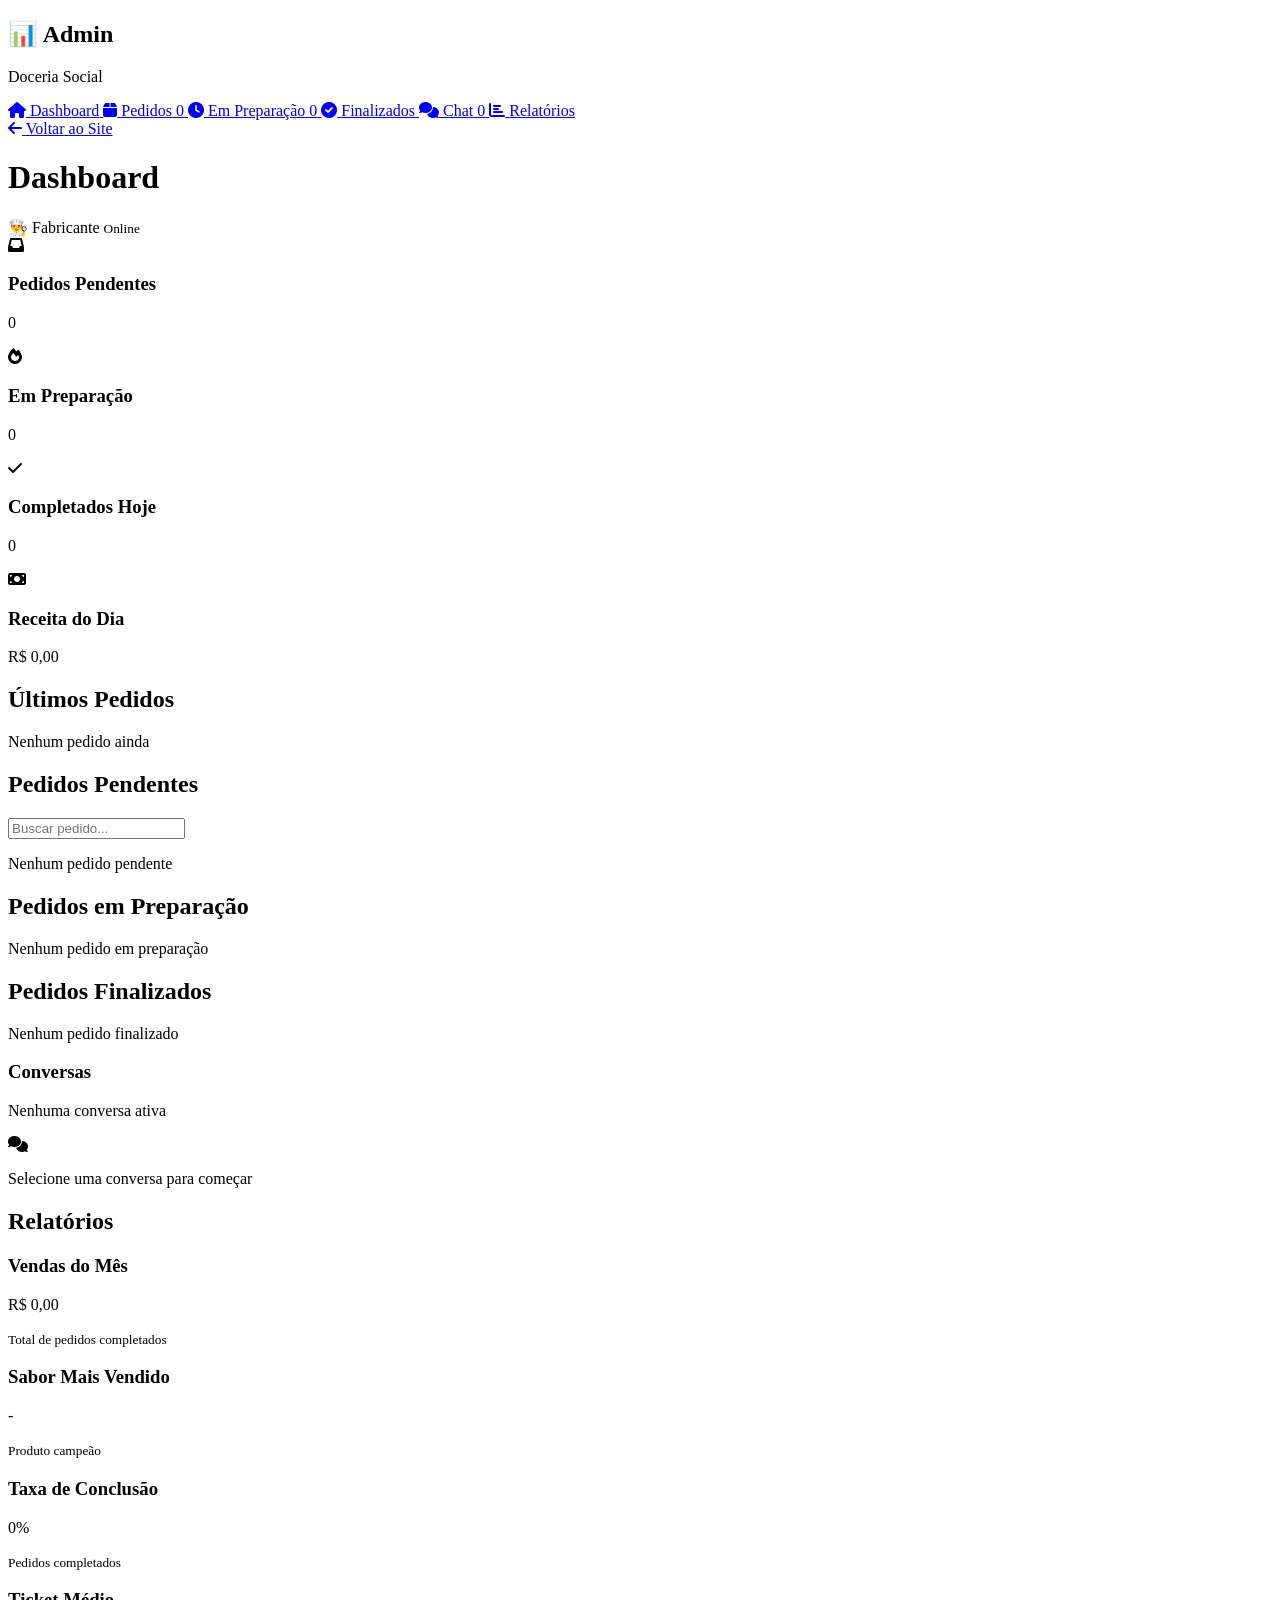
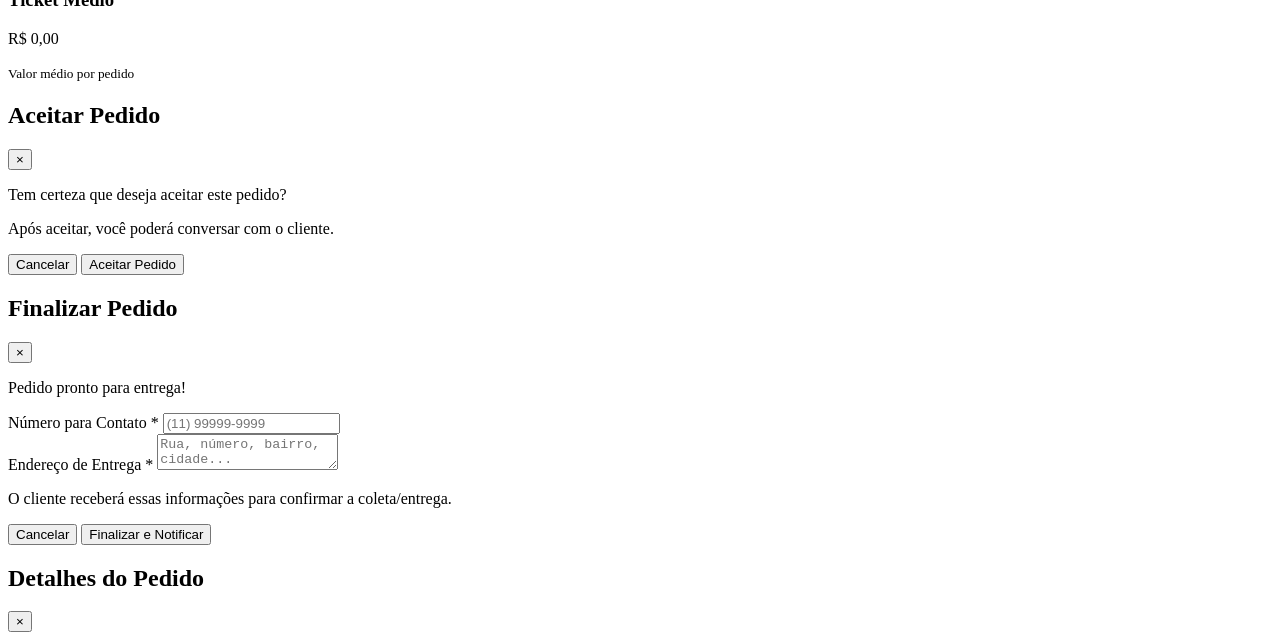
==== admin.html @ 4d1067b8 "Criar página de admin com gerenciamento de pedidos" ====
<!DOCTYPE html>
<html lang="pt-BR">
<head>
    <meta charset="UTF-8">
    <meta name="viewport" content="width=device-width, initial-scale=1.0">
    <title>Painel Admin - Doceria Social</title>
    <link rel="stylesheet" href="admin-style.css">
    <link rel="stylesheet" href="https://cdnjs.cloudflare.com/ajax/libs/font-awesome/6.0.0/css/all.min.css">
    <link href="https://fonts.googleapis.com/css2?family=Poppins:wght@400;500;600;700&display=swap" rel="stylesheet">
</head>
<body>
    <div class="admin-container">
        <!-- Sidebar -->
        <aside class="sidebar">
            <div class="sidebar-header">
                <h2>📊 Admin</h2>
                <p>Doceria Social</p>
            </div>
            <nav class="sidebar-nav">
                <a href="#dashboard" class="nav-item active" data-section="dashboard">
                    <i class="fas fa-home"></i>
                    <span>Dashboard</span>
                </a>
                <a href="#pedidos" class="nav-item" data-section="pedidos">
                    <i class="fas fa-box"></i>
                    <span>Pedidos</span>
                    <span class="badge" id="pedidos-badge">0</span>
                </a>
                <a href="#em-preparacao" class="nav-item" data-section="em-preparacao">
                    <i class="fas fa-clock"></i>
                    <span>Em Preparação</span>
                    <span class="badge" id="preparacao-badge">0</span>
                </a>
                <a href="#finalizados" class="nav-item" data-section="finalizados">
                    <i class="fas fa-check-circle"></i>
                    <span>Finalizados</span>
                </a>
                <a href="#chat" class="nav-item" data-section="chat">
                    <i class="fas fa-comments"></i>
                    <span>Chat</span>
                    <span class="badge" id="chat-badge">0</span>
                </a>
                <a href="#relatorios" class="nav-item" data-section="relatorios">
                    <i class="fas fa-chart-bar"></i>
                    <span>Relatórios</span>
                </a>
            </nav>
            <div class="sidebar-footer">
                <a href="index.html" class="logout-btn">
                    <i class="fas fa-arrow-left"></i>
                    <span>Voltar ao Site</span>
                </a>
            </div>
        </aside>

        <!-- Main Content -->
        <main class="main-content">
            <!-- Header -->
            <header class="top-header">
                <div class="header-left">
                    <h1 id="page-title">Dashboard</h1>
                </div>
                <div class="header-right">
                    <div class="user-info">
                        <span>👨‍🍳 Fabricante</span>
                        <small>Online</small>
                    </div>
                </div>
            </header>

            <!-- Dashboard Section -->
            <section id="dashboard" class="content-section active">
                <div class="stats-grid">
                    <div class="stat-card">
                        <div class="stat-icon pending">
                            <i class="fas fa-inbox"></i>
                        </div>
                        <div class="stat-info">
                            <h3>Pedidos Pendentes</h3>
                            <p class="stat-number" id="stat-pending">0</p>
                        </div>
                    </div>
                    <div class="stat-card">
                        <div class="stat-icon preparing">
                            <i class="fas fa-fire"></i>
                        </div>
                        <div class="stat-info">
                            <h3>Em Preparação</h3>
                            <p class="stat-number" id="stat-preparing">0</p>
                        </div>
                    </div>
                    <div class="stat-card">
                        <div class="stat-icon completed">
                            <i class="fas fa-check"></i>
                        </div>
                        <div class="stat-info">
                            <h3>Completados Hoje</h3>
                            <p class="stat-number" id="stat-completed">0</p>
                        </div>
                    </div>
                    <div class="stat-card">
                        <div class="stat-icon revenue">
                            <i class="fas fa-money-bill"></i>
                        </div>
                        <div class="stat-info">
                            <h3>Receita do Dia</h3>
                            <p class="stat-number" id="stat-revenue">R$ 0,00</p>
                        </div>
                    </div>
                </div>

                <div class="recent-orders">
                    <h2>Últimos Pedidos</h2>
                    <div id="recent-list" class="orders-list">
                        <p class="empty-state">Nenhum pedido ainda</p>
                    </div>
                </div>
            </section>

            <!-- Pedidos Section -->
            <section id="pedidos" class="content-section">
                <div class="section-header">
                    <h2>Pedidos Pendentes</h2>
                    <div class="filter-group">
                        <input type="text" id="search-pedidos" placeholder="Buscar pedido...">
                    </div>
                </div>
                <div id="pedidos-list" class="orders-list">
                    <p class="empty-state">Nenhum pedido pendente</p>
                </div>
            </section>

            <!-- Em Preparação Section -->
            <section id="em-preparacao" class="content-section">
                <div class="section-header">
                    <h2>Pedidos em Preparação</h2>
                </div>
                <div id="preparacao-list" class="orders-list">
                    <p class="empty-state">Nenhum pedido em preparação</p>
                </div>
            </section>

            <!-- Finalizados Section -->
            <section id="finalizados" class="content-section">
                <div class="section-header">
                    <h2>Pedidos Finalizados</h2>
                </div>
                <div id="finalizados-list" class="orders-list">
                    <p class="empty-state">Nenhum pedido finalizado</p>
                </div>
            </section>

            <!-- Chat Section -->
            <section id="chat" class="content-section">
                <div class="chat-container">
                    <div class="chat-sidebar">
                        <div class="chat-header">
                            <h3>Conversas</h3>
                        </div>
                        <div id="chat-list" class="conversation-list">
                            <p class="empty-state">Nenhuma conversa ativa</p>
                        </div>
                    </div>
                    <div class="chat-main">
                        <div id="chat-empty" class="chat-empty">
                            <i class="fas fa-comments"></i>
                            <p>Selecione uma conversa para começar</p>
                        </div>
                        <div id="chat-window" class="chat-window" style="display: none;">
                            <div class="chat-header-main">
                                <div>
                                    <h4 id="chat-customer-name">Cliente</h4>
                                    <small id="chat-order-id">Pedido #000</small>
                                </div>
                                <div class="chat-status">
                                    <span id="chat-status-badge" class="status-badge">Aguardando</span>
                                </div>
                            </div>
                            <div id="messages-container" class="messages-container"></div>
                            <div class="chat-input-area">
                                <input type="text" id="chat-input" placeholder="Digite sua mensagem...">
                                <button id="send-message-btn" class="send-btn">
                                    <i class="fas fa-paper-plane"></i>
                                </button>
                            </div>
                        </div>
                    </div>
                </div>
            </section>

            <!-- Relatórios Section -->
            <section id="relatorios" class="content-section">
                <div class="section-header">
                    <h2>Relatórios</h2>
                </div>
                <div class="reports-grid">
                    <div class="report-card">
                        <h3>Vendas do Mês</h3>
                        <p class="report-value" id="report-monthly">R$ 0,00</p>
                        <small>Total de pedidos completados</small>
                    </div>
                    <div class="report-card">
                        <h3>Sabor Mais Vendido</h3>
                        <p class="report-value" id="report-bestseller">-</p>
                        <small>Produto campeão</small>
                    </div>
                    <div class="report-card">
                        <h3>Taxa de Conclusão</h3>
                        <p class="report-value" id="report-completion">0%</p>
                        <small>Pedidos completados</small>
                    </div>
                    <div class="report-card">
                        <h3>Ticket Médio</h3>
                        <p class="report-value" id="report-average">R$ 0,00</p>
                        <small>Valor médio por pedido</small>
                    </div>
                </div>
            </section>
        </main>
    </div>

    <!-- Modal para Aceitar Pedido -->
    <div id="accept-modal" class="modal">
        <div class="modal-content">
            <div class="modal-header">
                <h2>Aceitar Pedido</h2>
                <button class="close-modal">&times;</button>
            </div>
            <div class="modal-body">
                <p id="modal-order-details"></p>
                <p>Tem certeza que deseja aceitar este pedido?</p>
                <p class="modal-note">Após aceitar, você poderá conversar com o cliente.</p>
            </div>
            <div class="modal-footer">
                <button class="btn btn-secondary close-modal">Cancelar</button>
                <button class="btn btn-primary" id="confirm-accept">Aceitar Pedido</button>
            </div>
        </div>
    </div>

    <!-- Modal para Finalizar Pedido -->
    <div id="finish-modal" class="modal">
        <div class="modal-content">
            <div class="modal-header">
                <h2>Finalizar Pedido</h2>
                <button class="close-modal">&times;</button>
            </div>
            <div class="modal-body">
                <p>Pedido pronto para entrega!</p>
                <div class="form-group">
                    <label>Número para Contato *</label>
                    <input type="tel" id="finish-phone" placeholder="(11) 99999-9999" required>
                </div>
                <div class="form-group">
                    <label>Endereço de Entrega *</label>
                    <textarea id="finish-address" placeholder="Rua, número, bairro, cidade..." required></textarea>
                </div>
                <p class="modal-note">O cliente receberá essas informações para confirmar a coleta/entrega.</p>
            </div>
            <div class="modal-footer">
                <button class="btn btn-secondary close-modal">Cancelar</button>
                <button class="btn btn-primary" id="confirm-finish">Finalizar e Notificar</button>
            </div>
        </div>
    </div>

    <!-- Modal para Ver Detalhes -->
    <div id="detail-modal" class="modal">
        <div class="modal-content large">
            <div class="modal-header">
                <h2>Detalhes do Pedido</h2>
                <button class="close-modal">&times;</button>
            </div>
            <div class="modal-body" id="detail-content">
                <!-- Preenchido dinamicamente -->
            </div>
        </div>
    </div>

    <script src="admin-script.js"></script>
</body>
</html>
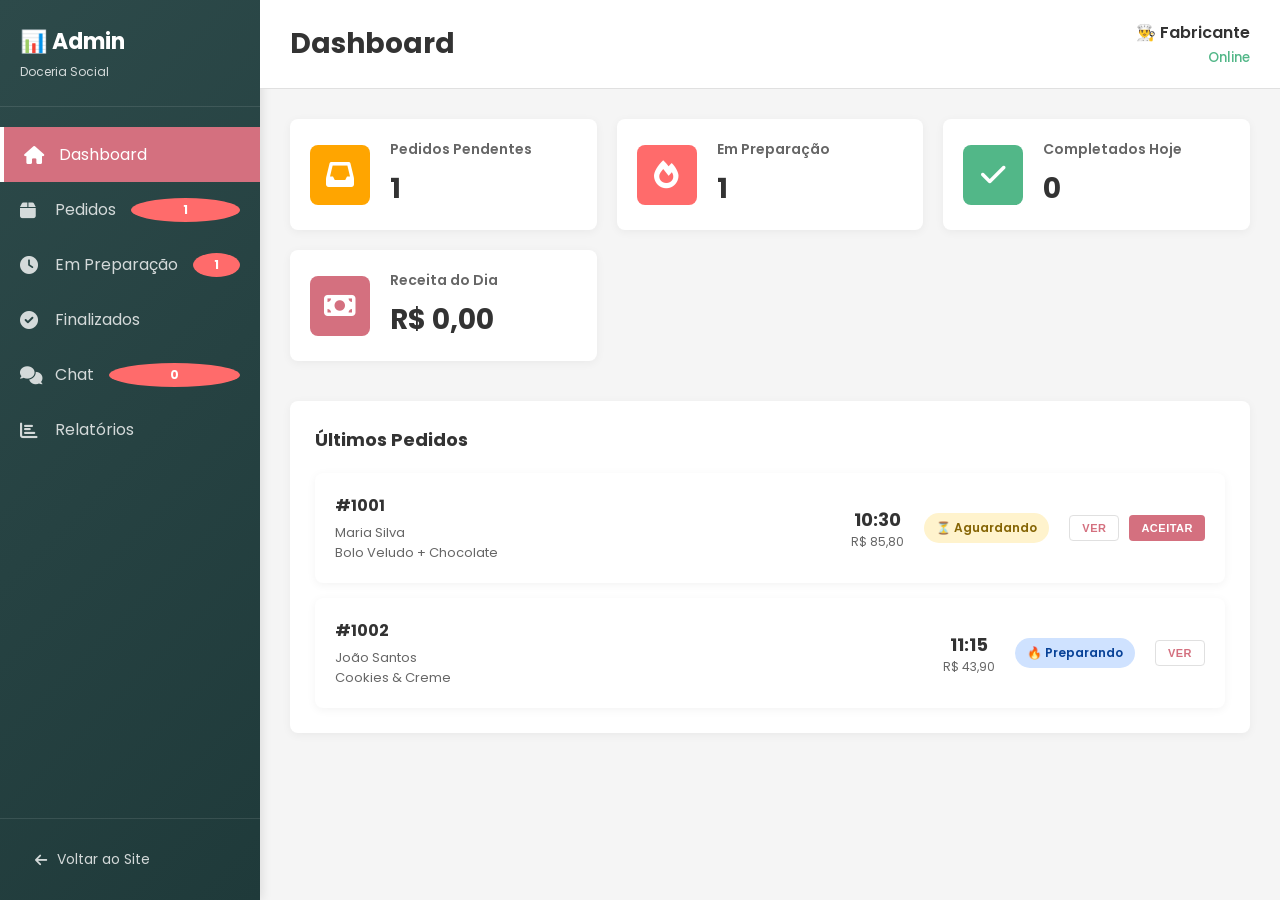
==== commit 60c82b4a: "Sistema completo de admin com pedidos, chat e finalização com dados de entrega" ====
--- a/admin.html
+++ b/admin.html
@@ -279,4 +279,4 @@
 
     <script src="admin-script.js"></script>
 </body>
-</html>
+</html>
--- a/admin-style.css
+++ b/admin-style.css
@@ -0,0 +1,829 @@
+:root {
+    --primary-color: #d4707f;
+    --secondary-color: #2d4a4a;
+    --text-dark: #333333;
+    --text-light: #666666;
+    --bg-light: #f9f7f4;
+    --bg-white: #ffffff;
+    --accent-pink: #c8595f;
+    --border-color: #e0e0e0;
+    --font-family: 'Poppins', sans-serif;
+    --sidebar-width: 260px;
+}
+
+* {
+    margin: 0;
+    padding: 0;
+    box-sizing: border-box;
+}
+
+html {
+    scroll-behavior: smooth;
+}
+
+body {
+    font-family: var(--font-family);
+    color: var(--text-dark);
+    background-color: #f5f5f5;
+}
+
+/* ========== ADMIN CONTAINER ========== */
+.admin-container {
+    display: flex;
+    height: 100vh;
+    overflow: hidden;
+}
+
+/* ========== SIDEBAR ========== */
+.sidebar {
+    width: var(--sidebar-width);
+    background: linear-gradient(135deg, var(--secondary-color) 0%, #1f3a3a 100%);
+    color: white;
+    display: flex;
+    flex-direction: column;
+    box-shadow: 2px 0 10px rgba(0, 0, 0, 0.1);
+    overflow-y: auto;
+}
+
+.sidebar-header {
+    padding: 25px 20px;
+    border-bottom: 1px solid rgba(255, 255, 255, 0.1);
+}
+
+.sidebar-header h2 {
+    font-size: 22px;
+    margin-bottom: 5px;
+}
+
+.sidebar-header p {
+    font-size: 12px;
+    opacity: 0.8;
+}
+
+.sidebar-nav {
+    flex: 1;
+    padding: 20px 0;
+}
+
+.nav-item {
+    display: flex;
+    align-items: center;
+    gap: 15px;
+    padding: 15px 20px;
+    color: rgba(255, 255, 255, 0.8);
+    text-decoration: none;
+    transition: all 0.3s ease;
+    cursor: pointer;
+    position: relative;
+}
+
+.nav-item:hover {
+    background-color: rgba(255, 255, 255, 0.1);
+    color: white;
+}
+
+.nav-item.active {
+    background-color: var(--primary-color);
+    color: white;
+    border-left: 4px solid white;
+}
+
+.nav-item i {
+    font-size: 18px;
+    width: 20px;
+}
+
+.nav-item span:last-child {
+    flex: 1;
+}
+
+.badge {
+    background-color: #ff6b6b;
+    color: white;
+    border-radius: 50%;
+    width: 24px;
+    height: 24px;
+    display: flex;
+    align-items: center;
+    justify-content: center;
+    font-size: 12px;
+    font-weight: bold;
+}
+
+.sidebar-footer {
+    padding: 20px;
+    border-top: 1px solid rgba(255, 255, 255, 0.1);
+}
+
+.logout-btn {
+    display: flex;
+    align-items: center;
+    gap: 10px;
+    color: rgba(255, 255, 255, 0.8);
+    text-decoration: none;
+    padding: 10px 15px;
+    border-radius: 4px;
+    transition: all 0.3s ease;
+    font-size: 14px;
+}
+
+.logout-btn:hover {
+    background-color: rgba(255, 255, 255, 0.1);
+    color: white;
+}
+
+/* ========== MAIN CONTENT ========== */
+.main-content {
+    flex: 1;
+    display: flex;
+    flex-direction: column;
+    overflow: hidden;
+}
+
+.top-header {
+    background-color: white;
+    padding: 20px 30px;
+    border-bottom: 1px solid var(--border-color);
+    display: flex;
+    justify-content: space-between;
+    align-items: center;
+}
+
+.top-header h1 {
+    font-size: 28px;
+    color: var(--text-dark);
+}
+
+.user-info {
+    display: flex;
+    flex-direction: column;
+    align-items: flex-end;
+    gap: 3px;
+}
+
+.user-info span {
+    font-weight: 600;
+}
+
+.user-info small {
+    color: #52b788;
+    font-weight: 500;
+}
+
+/* ========== CONTENT SECTIONS ========== */
+.content-section {
+    flex: 1;
+    overflow-y: auto;
+    padding: 30px;
+    display: none;
+}
+
+.content-section.active {
+    display: block;
+}
+
+.section-header {
+    display: flex;
+    justify-content: space-between;
+    align-items: center;
+    margin-bottom: 30px;
+}
+
+.section-header h2 {
+    font-size: 24px;
+    color: var(--text-dark);
+}
+
+.filter-group {
+    display: flex;
+    gap: 10px;
+}
+
+.filter-group input {
+    padding: 10px 15px;
+    border: 1px solid var(--border-color);
+    border-radius: 4px;
+    font-family: var(--font-family);
+}
+
+/* ========== STATS GRID ========== */
+.stats-grid {
+    display: grid;
+    grid-template-columns: repeat(auto-fit, minmax(250px, 1fr));
+    gap: 20px;
+    margin-bottom: 40px;
+}
+
+.stat-card {
+    background-color: white;
+    padding: 20px;
+    border-radius: 8px;
+    box-shadow: 0 2px 10px rgba(0, 0, 0, 0.05);
+    display: flex;
+    gap: 20px;
+    align-items: center;
+}
+
+.stat-icon {
+    width: 60px;
+    height: 60px;
+    border-radius: 8px;
+    display: flex;
+    align-items: center;
+    justify-content: center;
+    font-size: 28px;
+    color: white;
+}
+
+.stat-icon.pending {
+    background-color: #ffa500;
+}
+
+.stat-icon.preparing {
+    background-color: #ff6b6b;
+}
+
+.stat-icon.completed {
+    background-color: #52b788;
+}
+
+.stat-icon.revenue {
+    background-color: var(--primary-color);
+}
+
+.stat-info h3 {
+    font-size: 14px;
+    color: var(--text-light);
+    margin-bottom: 8px;
+    font-weight: 600;
+}
+
+.stat-number {
+    font-size: 28px;
+    color: var(--text-dark);
+    font-weight: 700;
+}
+
+/* ========== ORDERS LIST ========== */
+.orders-list {
+    display: flex;
+    flex-direction: column;
+    gap: 15px;
+}
+
+.order-card {
+    background-color: white;
+    padding: 20px;
+    border-radius: 8px;
+    box-shadow: 0 2px 10px rgba(0, 0, 0, 0.05);
+    display: grid;
+    grid-template-columns: 1fr auto auto auto;
+    align-items: center;
+    gap: 20px;
+    transition: all 0.3s ease;
+}
+
+.order-card:hover {
+    box-shadow: 0 5px 20px rgba(0, 0, 0, 0.1);
+}
+
+.order-info h3 {
+    font-size: 16px;
+    margin-bottom: 5px;
+}
+
+.order-info p {
+    font-size: 13px;
+    color: var(--text-light);
+}
+
+.order-items {
+    font-size: 13px;
+    color: var(--text-light);
+    max-width: 250px;
+}
+
+.order-time {
+    text-align: center;
+}
+
+.order-time small {
+    display: block;
+    color: var(--text-light);
+    font-size: 12px;
+}
+
+.order-time .time {
+    font-size: 18px;
+    font-weight: 700;
+    color: var(--text-dark);
+}
+
+.order-status {
+    text-align: center;
+}
+
+.status-badge {
+    display: inline-block;
+    padding: 6px 12px;
+    border-radius: 20px;
+    font-size: 12px;
+    font-weight: 600;
+}
+
+.status-badge.pending {
+    background-color: #fff3cd;
+    color: #856404;
+}
+
+.status-badge.preparing {
+    background-color: #cfe2ff;
+    color: #084298;
+}
+
+.status-badge.completed {
+    background-color: #d1e7dd;
+    color: #0f5132;
+}
+
+.order-actions {
+    display: flex;
+    gap: 10px;
+}
+
+.btn {
+    padding: 10px 16px;
+    border: none;
+    border-radius: 4px;
+    font-size: 12px;
+    font-weight: 600;
+    cursor: pointer;
+    transition: all 0.3s ease;
+    text-transform: uppercase;
+    letter-spacing: 0.5px;
+}
+
+.btn-primary {
+    background-color: var(--primary-color);
+    color: white;
+}
+
+.btn-primary:hover {
+    background-color: var(--accent-pink);
+    transform: translateY(-2px);
+}
+
+.btn-secondary {
+    background-color: transparent;
+    color: var(--primary-color);
+    border: 1px solid var(--border-color);
+}
+
+.btn-secondary:hover {
+    background-color: var(--bg-light);
+}
+
+.btn-small {
+    padding: 6px 12px;
+    font-size: 11px;
+}
+
+.empty-state {
+    text-align: center;
+    color: var(--text-light);
+    padding: 40px 20px;
+}
+
+/* ========== RECENT ORDERS ========== */
+.recent-orders {
+    background-color: white;
+    padding: 25px;
+    border-radius: 8px;
+    box-shadow: 0 2px 10px rgba(0, 0, 0, 0.05);
+}
+
+.recent-orders h2 {
+    font-size: 18px;
+    margin-bottom: 20px;
+    color: var(--text-dark);
+}
+
+/* ========== CHAT SECTION ========== */
+.chat-container {
+    display: grid;
+    grid-template-columns: 300px 1fr;
+    gap: 20px;
+    background-color: white;
+    border-radius: 8px;
+    overflow: hidden;
+    height: calc(100vh - 200px);
+    box-shadow: 0 2px 10px rgba(0, 0, 0, 0.05);
+}
+
+.chat-sidebar {
+    background-color: var(--bg-light);
+    display: flex;
+    flex-direction: column;
+    border-right: 1px solid var(--border-color);
+}
+
+.chat-header {
+    padding: 20px;
+    border-bottom: 1px solid var(--border-color);
+}
+
+.chat-header h3 {
+    font-size: 16px;
+    color: var(--text-dark);
+}
+
+.conversation-list {
+    flex: 1;
+    overflow-y: auto;
+    display: flex;
+    flex-direction: column;
+}
+
+.conversation-item {
+    padding: 15px 20px;
+    border-bottom: 1px solid var(--border-color);
+    cursor: pointer;
+    transition: all 0.3s ease;
+}
+
+.conversation-item:hover {
+    background-color: white;
+}
+
+.conversation-item.active {
+    background-color: white;
+    border-left: 4px solid var(--primary-color);
+}
+
+.conversation-item h4 {
+    font-size: 14px;
+    margin-bottom: 5px;
+}
+
+.conversation-item small {
+    color: var(--text-light);
+    font-size: 12px;
+}
+
+.chat-main {
+    display: flex;
+    flex-direction: column;
+}
+
+.chat-empty {
+    flex: 1;
+    display: flex;
+    flex-direction: column;
+    align-items: center;
+    justify-content: center;
+    color: var(--text-light);
+}
+
+.chat-empty i {
+    font-size: 48px;
+    margin-bottom: 15px;
+    opacity: 0.5;
+}
+
+.chat-empty p {
+    font-size: 14px;
+}
+
+.chat-window {
+    display: flex;
+    flex-direction: column;
+    height: 100%;
+}
+
+.chat-header-main {
+    padding: 20px;
+    border-bottom: 1px solid var(--border-color);
+    display: flex;
+    justify-content: space-between;
+    align-items: center;
+}
+
+.chat-header-main h4 {
+    font-size: 16px;
+    margin-bottom: 5px;
+}
+
+.chat-header-main small {
+    color: var(--text-light);
+    font-size: 12px;
+}
+
+.messages-container {
+    flex: 1;
+    overflow-y: auto;
+    padding: 20px;
+    display: flex;
+    flex-direction: column;
+    gap: 15px;
+}
+
+.message {
+    display: flex;
+    margin-bottom: 10px;
+}
+
+.message.admin {
+    justify-content: flex-start;
+}
+
+.message.admin .message-content {
+    background-color: var(--bg-light);
+    color: var(--text-dark);
+}
+
+.message.customer {
+    justify-content: flex-end;
+}
+
+.message.customer .message-content {
+    background-color: var(--primary-color);
+    color: white;
+}
+
+.message-content {
+    max-width: 70%;
+    padding: 12px 16px;
+    border-radius: 8px;
+    font-size: 14px;
+    word-wrap: break-word;
+}
+
+.message-time {
+    font-size: 11px;
+    color: var(--text-light);
+    margin-top: 5px;
+    padding: 0 8px;
+}
+
+.chat-input-area {
+    display: flex;
+    gap: 10px;
+    padding: 20px;
+    border-top: 1px solid var(--border-color);
+    background-color: white;
+}
+
+.chat-input-area input {
+    flex: 1;
+    padding: 12px 15px;
+    border: 1px solid var(--border-color);
+    border-radius: 4px;
+    font-family: var(--font-family);
+    font-size: 14px;
+}
+
+.send-btn {
+    padding: 12px 20px;
+    background-color: var(--primary-color);
+    color: white;
+    border: none;
+    border-radius: 4px;
+    cursor: pointer;
+    transition: all 0.3s ease;
+}
+
+.send-btn:hover {
+    background-color: var(--accent-pink);
+}
+
+/* ========== REPORTS ========== */
+.reports-grid {
+    display: grid;
+    grid-template-columns: repeat(auto-fit, minmax(250px, 1fr));
+    gap: 20px;
+}
+
+.report-card {
+    background-color: white;
+    padding: 25px;
+    border-radius: 8px;
+    box-shadow: 0 2px 10px rgba(0, 0, 0, 0.05);
+    text-align: center;
+}
+
+.report-card h3 {
+    font-size: 14px;
+    color: var(--text-light);
+    margin-bottom: 15px;
+    font-weight: 600;
+}
+
+.report-value {
+    font-size: 28px;
+    color: var(--primary-color);
+    font-weight: 700;
+    margin-bottom: 10px;
+}
+
+.report-card small {
+    color: var(--text-light);
+    font-size: 12px;
+}
+
+/* ========== MODALS ========== */
+.modal {
+    display: none;
+    position: fixed;
+    top: 0;
+    left: 0;
+    width: 100%;
+    height: 100%;
+    background-color: rgba(0, 0, 0, 0.5);
+    z-index: 1000;
+    align-items: center;
+    justify-content: center;
+}
+
+.modal.show {
+    display: flex;
+}
+
+.modal-content {
+    background-color: white;
+    border-radius: 8px;
+    width: 90%;
+    max-width: 500px;
+    max-height: 90vh;
+    overflow-y: auto;
+    box-shadow: 0 10px 40px rgba(0, 0, 0, 0.2);
+}
+
+.modal-content.large {
+    max-width: 700px;
+}
+
+.modal-header {
+    display: flex;
+    justify-content: space-between;
+    align-items: center;
+    padding: 25px;
+    border-bottom: 1px solid var(--border-color);
+}
+
+.modal-header h2 {
+    font-size: 20px;
+    color: var(--text-dark);
+}
+
+.close-modal {
+    background: none;
+    border: none;
+    font-size: 28px;
+    color: var(--text-light);
+    cursor: pointer;
+    transition: color 0.3s ease;
+}
+
+.close-modal:hover {
+    color: var(--text-dark);
+}
+
+.modal-body {
+    padding: 25px;
+}
+
+.modal-body p {
+    margin-bottom: 15px;
+    color: var(--text-dark);
+    line-height: 1.6;
+}
+
+.modal-note {
+    background-color: var(--bg-light);
+    padding: 12px;
+    border-radius: 4px;
+    font-size: 13px;
+    color: var(--text-light);
+    margin-top: 15px !important;
+}
+
+.form-group {
+    margin-bottom: 20px;
+}
+
+.form-group label {
+    display: block;
+    margin-bottom: 8px;
+    font-weight: 600;
+    color: var(--text-dark);
+    font-size: 14px;
+}
+
+.form-group input,
+.form-group textarea {
+    width: 100%;
+    padding: 12px;
+    border: 1px solid var(--border-color);
+    border-radius: 4px;
+    font-family: var(--font-family);
+    font-size: 14px;
+    color: var(--text-dark);
+}
+
+.form-group textarea {
+    resize: vertical;
+    min-height: 100px;
+}
+
+.modal-footer {
+    display: flex;
+    gap: 10px;
+    justify-content: flex-end;
+    padding: 20px 25px;
+    border-top: 1px solid var(--border-color);
+}
+
+/* ========== SCROLLBAR ========== */
+::-webkit-scrollbar {
+    width: 8px;
+    height: 8px;
+}
+
+::-webkit-scrollbar-track {
+    background: transparent;
+}
+
+::-webkit-scrollbar-thumb {
+    background-color: var(--border-color);
+    border-radius: 4px;
+}
+
+::-webkit-scrollbar-thumb:hover {
+    background-color: var(--text-light);
+}
+
+/* ========== RESPONSIVE ========== */
+@media (max-width: 1024px) {
+    .chat-container {
+        grid-template-columns: 250px 1fr;
+    }
+    
+    .order-card {
+        grid-template-columns: 1fr auto;
+        gap: 10px;
+    }
+}
+
+@media (max-width: 768px) {
+    .admin-container {
+        flex-direction: column;
+    }
+    
+    .sidebar {
+        width: 100%;
+        height: auto;
+        flex-direction: row;
+    }
+    
+    .sidebar-nav {
+        display: flex;
+        gap: 10px;
+        padding: 10px;
+        overflow-x: auto;
+        flex: 1;
+    }
+    
+    .nav-item {
+        padding: 10px 12px;
+        font-size: 12px;
+        white-space: nowrap;
+    }
+    
+    .sidebar-footer {
+        display: none;
+    }
+    
+    .top-header {
+        flex-direction: column;
+        gap: 10px;
+        align-items: flex-start;
+    }
+    
+    .stats-grid {
+        grid-template-columns: repeat(2, 1fr);
+    }
+    
+    .order-card {
+        grid-template-columns: 1fr;
+        gap: 15px;
+    }
+    
+    .chat-container {
+        grid-template-columns: 1fr;
+        height: auto;
+    }
+    
+    .chat-sidebar {
+        max-height: 200px;
+    }
+}
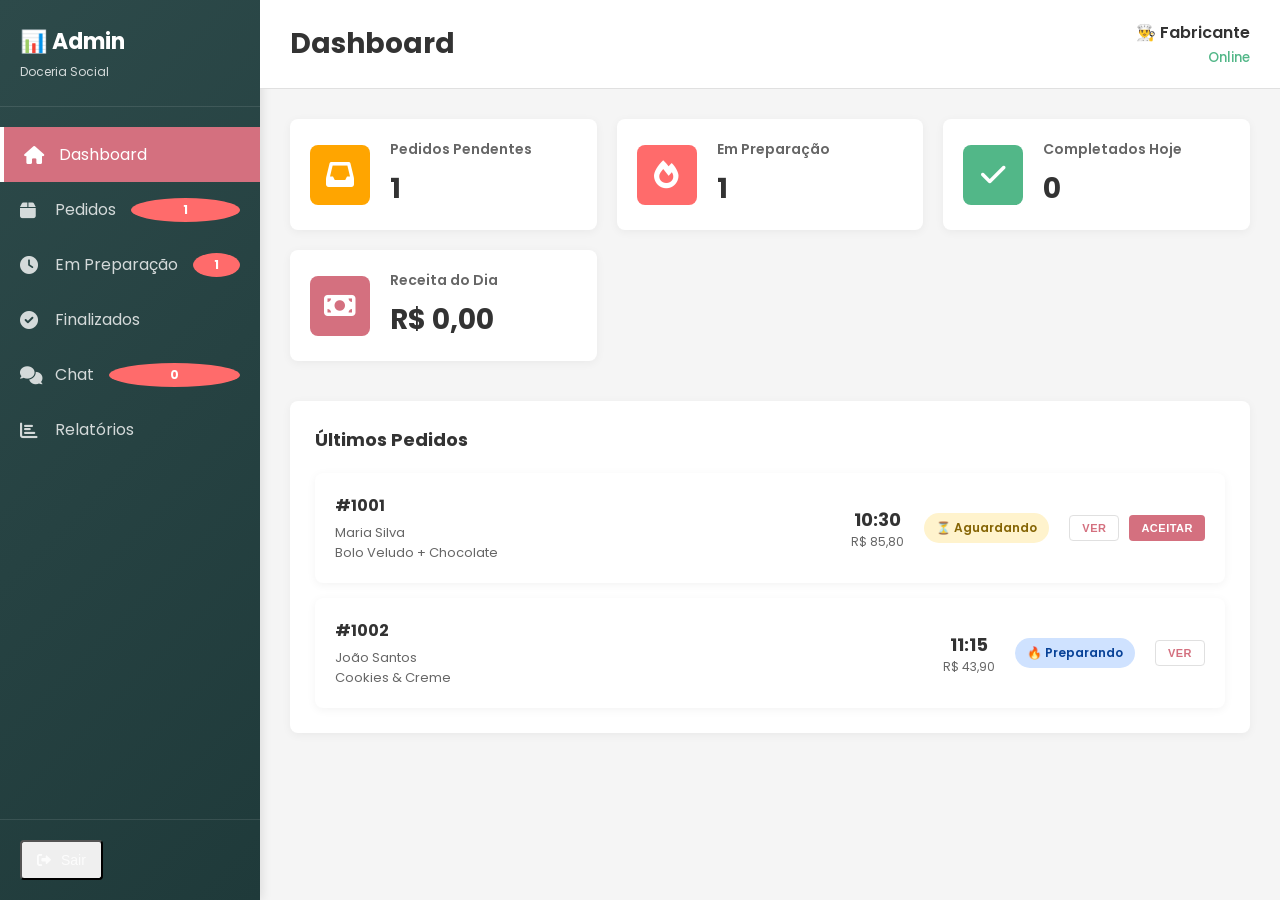
==== commit ff839798: "Atualizar admin.html com proteção de login e botão de logout" ====
--- a/admin.html
+++ b/admin.html
@@ -46,10 +46,10 @@
                 </a>
             </nav>
             <div class="sidebar-footer">
-                <a href="index.html" class="logout-btn">
-                    <i class="fas fa-arrow-left"></i>
-                    <span>Voltar ao Site</span>
-                </a>
+                <button id="logout-btn" class="logout-btn">
+                    <i class="fas fa-sign-out-alt"></i>
+                    <span>Sair</span>
+                </button>
             </div>
         </aside>
 
@@ -62,7 +62,7 @@
                 </div>
                 <div class="header-right">
                     <div class="user-info">
-                        <span>👨‍🍳 Fabricante</span>
+                        <span id="admin-name">👨‍🍳 Fabricante</span>
                         <small>Online</small>
                     </div>
                 </div>
